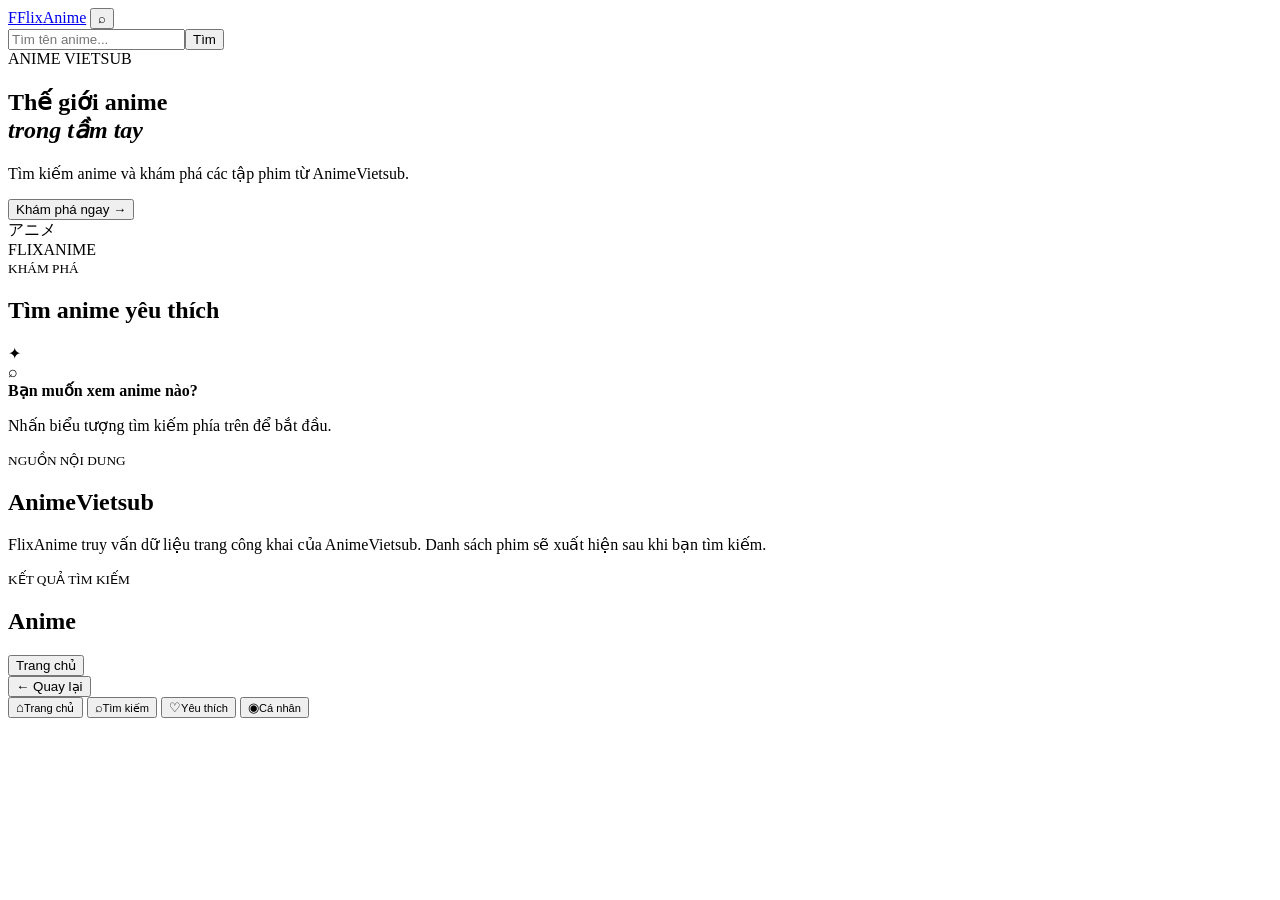
==== index.html @ 10a03c17 "Add files via upload" ====
<!doctype html>
<html lang="vi">
<head>
  <meta charset="utf-8"><meta name="viewport" content="width=device-width,initial-scale=1,viewport-fit=cover">
  <meta name="theme-color" content="#090910"><title>FlixAnime</title>
  <link rel="stylesheet" href="./css/style.css">
</head>
<body>
  <div class="app-shell">
    <header class="topbar">
      <a class="brand" href="#" aria-label="FlixAnime"><span class="brand-mark">F</span><span>Flix<span class="purple">Anime</span></span></a>
      <button class="icon-btn" id="searchToggle" aria-label="Tìm kiếm">⌕</button>
    </header>
    <form id="searchForm" class="searchbar hidden"><input id="searchInput" placeholder="Tìm tên anime..." autocomplete="off"><button>Tìm</button></form>
    <main>
      <section id="homeView">
        <div class="hero">
          <div class="hero-copy"><span class="eyebrow">ANIME VIETSUB</span><h1>Thế giới anime<br><em>trong tầm tay</em></h1><p>Tìm kiếm anime và khám phá các tập phim từ AnimeVietsub.</p><button id="heroSearch" class="primary">Khám phá ngay <span>→</span></button></div>
          <div class="hero-art"><div class="orb"></div><div class="hero-kanji">アニメ</div><div class="hero-tag">FLIX<span>ANIME</span></div></div>
        </div>
        <div class="section-head"><div><small>KHÁM PHÁ</small><h2>Tìm anime yêu thích</h2></div><span class="section-icon">✦</span></div>
        <div class="search-prompt" id="searchPrompt"><div class="prompt-icon">⌕</div><div><b>Bạn muốn xem anime nào?</b><p>Nhấn biểu tượng tìm kiếm phía trên để bắt đầu.</p></div></div>
        <div class="section-head"><div><small>NGUỒN NỘI DUNG</small><h2>AnimeVietsub</h2></div></div>
        <p class="muted intro">FlixAnime truy vấn dữ liệu trang công khai của AnimeVietsub. Danh sách phim sẽ xuất hiện sau khi bạn tìm kiếm.</p>
      </section>
      <section id="resultsView" class="hidden">
        <div class="section-head"><div><small>KẾT QUẢ TÌM KIẾM</small><h2 id="resultsTitle">Anime</h2></div><button class="text-btn" id="backHome">Trang chủ</button></div>
        <div id="results" class="poster-grid"></div>
        <div id="resultStatus" class="status"></div>
      </section>
      <section id="detailView" class="hidden">
        <button class="back-btn" id="backResults">← Quay lại</button>
        <div id="detailContent"></div>
      </section>
    </main>
    <nav class="bottom-nav">
      <button class="nav-item active" data-tab="home"><span>⌂</span><small>Trang chủ</small></button>
      <button class="nav-item" data-tab="search"><span>⌕</span><small>Tìm kiếm</small></button>
      <button class="nav-item" data-tab="saved"><span>♡</span><small>Yêu thích</small></button>
      <button class="nav-item" data-tab="profile"><span>◉</span><small>Cá nhân</small></button>
    </nav>
  </div>
  <div id="toast" class="toast" role="status"></div>
  <script type="module" src="./js/app.js"></script>
</body></html>
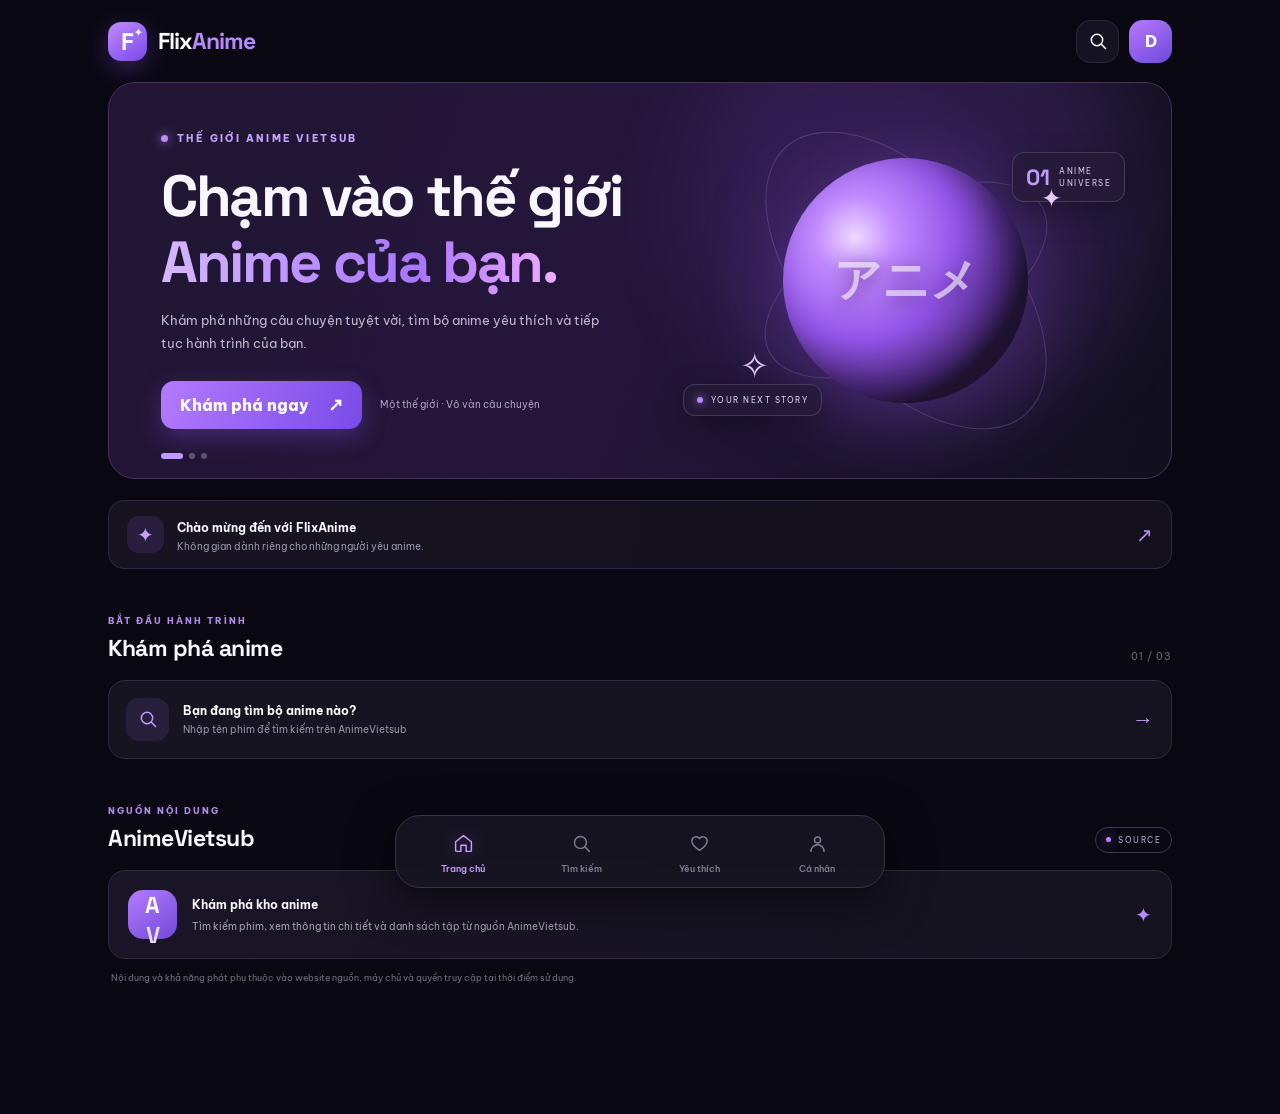
==== commit b863b26b: "Rename FlixAnime-iPhone.html to index.html" ====
--- a/index.html
+++ b/index.html
@@ -1,45 +1,361 @@
-<!doctype html>
+<!DOCTYPE html>
 <html lang="vi">
 <head>
-  <meta charset="utf-8"><meta name="viewport" content="width=device-width,initial-scale=1,viewport-fit=cover">
-  <meta name="theme-color" content="#090910"><title>FlixAnime</title>
-  <link rel="stylesheet" href="./css/style.css">
+  <meta charset="UTF-8">
+  <meta name="viewport" content="width=device-width, initial-scale=1, viewport-fit=cover">
+  <meta name="theme-color" content="#090812">
+  <meta name="description" content="FlixAnime - Khám phá anime Vietsub yêu thích.">
+  <title>FlixAnime — Anime Vietsub</title>
+  <link rel="preconnect" href="https://fonts.googleapis.com">
+  <link rel="preconnect" href="https://fonts.gstatic.com" crossorigin>
+  <link href="https://fonts.googleapis.com/css2?family=Be+Vietnam+Pro:wght@400;500;600;700;800&family=Space+Grotesk:wght@500;600;700&display=swap" rel="stylesheet">
+  <style>
+*{box-sizing:border-box}
+:root{color-scheme:dark;--bg:#090812;--panel:#151321;--panel2:#1c192b;--purple:#a879ff;--purple2:#7d4de9;--pink:#d18aff;--muted:#9995aa;--line:#2a2639;--white:#f8f6ff}
+html{scroll-behavior:smooth}body{margin:0;min-height:100vh;background:var(--bg);color:var(--white);font-family:"Be Vietnam Pro",sans-serif;overflow-x:hidden}
+button,input{font:inherit}button{cursor:pointer}.ambient{position:fixed;z-index:-1;border-radius:50%;filter:blur(100px);opacity:.12;pointer-events:none}.ambient-one{width:360px;height:360px;background:#7b42e8;top:100px;left:-230px}.ambient-two{width:300px;height:300px;background:#c34eff;right:-230px;top:650px}
+.app-shell{width:min(1120px,100%);margin:auto;padding:0 28px 125px;position:relative}.topbar{height:82px;display:flex;align-items:center;justify-content:space-between}.brand{display:flex;align-items:center;gap:11px;text-decoration:none;color:white}.brand-symbol{width:39px;height:39px;border-radius:13px;background:linear-gradient(145deg,#c28aff,#7848e9);display:grid;place-items:center;font:700 24px "Space Grotesk";box-shadow:0 7px 24px #8e56ef55;position:relative}.brand-symbol span{font-size:10px;position:absolute;right:5px;top:4px;color:#fff}.brand-name{font:700 23px "Space Grotesk";letter-spacing:-1px}.brand-name span{color:#b88aff}.top-actions{display:flex;gap:10px;align-items:center}.icon-btn,.avatar-btn{height:43px;width:43px;border-radius:14px;border:1px solid var(--line);background:#151321;color:white;display:grid;place-items:center}.icon-btn svg,.searchbar svg,.search-feature-icon svg{width:20px;fill:none;stroke:currentColor;stroke-width:1.8;stroke-linecap:round}.avatar-btn{border:0;background:linear-gradient(145deg,#b779ff,#6d48d9);font-weight:800}.searchbar{display:flex;align-items:center;gap:12px;background:#151321;border:1px solid var(--line);border-radius:15px;padding:8px 9px 8px 15px;margin:0 0 24px}.searchbar svg{color:#b991ff}.searchbar input{flex:1;min-width:0;background:none;border:0;outline:0;color:white;padding:9px 0}.searchbar button{border:0;border-radius:10px;background:linear-gradient(110deg,#a96dff,#7548e8);color:white;padding:11px 17px;font-weight:700}.hidden{display:none!important}
+.hero{min-height:390px;position:relative;overflow:hidden;border:1px solid #46315f;border-radius:27px;background:linear-gradient(110deg,#201532 0%,#24163b 48%,#11101d 100%);padding:49px 52px;display:flex;align-items:center;isolation:isolate}.hero-bg-grid{position:absolute;inset:0;opacity:.16;background-image:linear-gradient(#bda1ff18 1px,transparent 1px),linear-gradient(90deg,#bda1ff18 1px,transparent 1px);background-size:35px 35px;mask-image:linear-gradient(90deg,black,transparent)}.hero-glow{position:absolute;width:450px;height:450px;right:3%;top:-100px;border-radius:50%;background:#a15bff20;filter:blur(40px)}.hero-copy{position:relative;z-index:2;max-width:590px}.hero-kicker{font-size:10px;letter-spacing:2.4px;font-weight:800;color:#c4a2ff;display:flex;align-items:center;gap:9px}.hero-kicker i,.source-pill i{width:7px;height:7px;border-radius:50%;background:#bb8aff;box-shadow:0 0 12px #bd8cff}.hero h1{font:700 clamp(38px,5vw,58px)/1.13 "Space Grotesk";letter-spacing:-2.4px;margin:19px 0 14px}.hero h1 span{background:linear-gradient(90deg,#d5b7ff,#a875ff 65%,#f0aaff);background-clip:text;color:transparent}.hero-copy p{max-width:440px;color:#c0b8ce;font-size:13px;line-height:1.8;margin:0}.hero-actions{display:flex;align-items:center;gap:18px;margin-top:25px}.primary-btn{height:48px;border:0;border-radius:13px;padding:0 19px;background:linear-gradient(110deg,#b47aff,#794be7);color:#fff;font-weight:800;box-shadow:0 8px 24px #8e55e955}.primary-btn b{font-size:18px;margin-left:15px}.hero-caption{font-size:10px;color:#aaa0bd}.hero-visual{position:absolute;right:4%;top:0;width:42%;height:100%;display:grid;place-items:center;z-index:1}.hero-orb{width:245px;height:245px;border-radius:50%;display:grid;place-items:center;background:radial-gradient(circle at 34% 28%,#f0d8ff 0,#c18aff 17%,#9254e8 43%,#4b287c 66%,#241635 73%);box-shadow:0 0 85px #a25bff55,inset -15px -20px 35px #180f2a88;transform:rotate(-13deg)}.hero-orb span{font-size:47px;font-weight:800;color:#fff9;text-shadow:0 4px 20px #5c2e8c;transform:rotate(13deg)}.hero-ring{position:absolute;border:1px solid #d4b4ff35;border-radius:50%;transform:rotate(-28deg)}.ring-a{width:310px;height:150px}.ring-b{width:360px;height:195px;transform:rotate(48deg)}.floating-card{position:absolute;border:1px solid #ffffff26;background:#251b37bb;backdrop-filter:blur(12px);border-radius:12px;padding:10px 13px;box-shadow:0 10px 30px #0004}.card-top{top:69px;right:4px;display:flex;gap:9px;align-items:center}.card-top b{font:700 22px "Space Grotesk";color:#c49aff}.card-top span{font-size:8px;letter-spacing:1.5px;line-height:1.5;color:#d9c9f0}.card-bottom{bottom:62px;left:0;font-size:8px;letter-spacing:1.5px;color:#e1d6f1;display:flex;align-items:center;gap:8px}.live-dot{width:6px;height:6px;border-radius:50%;background:#b987ff;box-shadow:0 0 10px #b987ff}.hero-spark{position:absolute;color:#e3c9ff}.spark-a{font-size:25px;right:15%;top:25%}.spark-b{font-size:35px;left:13%;bottom:23%}.hero-pagination{position:absolute;bottom:19px;left:52px;display:flex;gap:6px}.hero-pagination span{width:6px;height:6px;border-radius:10px;background:#ffffff45}.hero-pagination .selected{width:22px;background:#c39aff}
+.welcome-strip{margin-top:21px;display:flex;align-items:center;gap:13px;padding:15px 18px;border:1px solid #302840;background:linear-gradient(100deg,#171321,#14111d);border-radius:16px}.welcome-icon{height:37px;width:37px;border-radius:12px;background:#a66aff20;color:#c7a3ff;display:grid;place-items:center;font-size:20px}.welcome-strip b{font-size:12px}.welcome-strip p{font-size:10px;color:var(--muted);margin:4px 0 0}.welcome-arrow{margin-left:auto;color:#b78bff;font-size:20px}.content-section{margin-top:39px}.section-heading{display:flex;justify-content:space-between;align-items:end;margin-bottom:17px}.section-overline{font-size:9px;letter-spacing:2px;color:#b18ae9;font-weight:800}.section-heading h2,.page-title-row h1{font:700 23px "Space Grotesk";letter-spacing:-.5px;margin:5px 0 0}.heading-mark{font-size:10px;color:#6f687e;letter-spacing:1px}.search-feature{width:100%;display:flex;align-items:center;gap:14px;text-align:left;border:1px solid #302a40;border-radius:17px;background:linear-gradient(100deg,#171421,#151320);padding:17px;color:white}.search-feature-icon{width:43px;height:43px;border-radius:13px;display:grid;place-items:center;background:#a16aff20;color:#c19aff}.search-feature-copy{display:flex;flex-direction:column;gap:5px}.search-feature-copy b{font-size:12px}.search-feature-copy small{font-size:10px;color:#9892a8}.search-feature-arrow{margin-left:auto;color:#bc95ff;font-size:22px}.source-pill{font-size:8px;letter-spacing:1.5px;color:#bcb1ce;border:1px solid #40364f;border-radius:20px;padding:7px 10px;display:flex;gap:7px;align-items:center}.source-pill i{width:5px;height:5px}.source-panel{display:flex;align-items:center;gap:15px;padding:19px;border:1px solid #302940;border-radius:17px;background:linear-gradient(105deg,#1a1526,#151320)}.source-logo{width:49px;height:49px;flex-shrink:0;border-radius:15px;background:linear-gradient(145deg,#b57cff,#7049d7);display:grid;place-items:center;font:700 23px "Space Grotesk"}.source-logo span{color:#eadbff}.source-copy b{font-size:12px}.source-copy p{font-size:10px;line-height:1.7;color:#a7a0b4;margin:5px 0 0}.source-arrow{margin-left:auto;color:#b88aff;font-size:20px}.footnote{font-size:9px;color:#716c7e;line-height:1.7;margin:11px 3px}
+.page-view{padding-top:14px}.page-title-row{display:flex;align-items:end;justify-content:space-between;margin:12px 0 22px}.page-title-row h1{font-size:28px}.text-btn,.back-btn{border:0;background:none;color:#bd98ff;font-size:11px;font-weight:700}.back-btn{padding:12px 0 20px}.poster-grid{display:grid;grid-template-columns:repeat(5,minmax(0,1fr));gap:19px}.poster-card{min-width:0;cursor:pointer}.poster{aspect-ratio:2/3;border-radius:14px;overflow:hidden;background:linear-gradient(145deg,#2b2340,#171421);border:1px solid #302940;position:relative}.poster img{width:100%;height:100%;object-fit:cover;display:block}.poster .no-poster{height:100%;display:grid;place-items:center;color:#c5a2ff;font-size:35px}.poster-card h3{font-size:11px;line-height:1.5;margin:9px 0 4px}.poster-card small{font-size:9px;color:#898397}.status{color:var(--muted);padding:23px 3px;font-size:11px;line-height:1.7}.detail-hero{display:grid;grid-template-columns:180px 1fr;gap:24px;margin:12px 0 30px}.detail-poster{width:100%;border-radius:17px;aspect-ratio:2/3;object-fit:cover;background:var(--panel)}.detail-info h1{font:700 27px "Space Grotesk";margin:7px 0 13px}.detail-info p{color:#b6b0c3;line-height:1.7;font-size:12px}.chips{display:flex;flex-wrap:wrap;gap:7px}.chip{font-size:9px;color:#d5c3ff;border:1px solid #624a87;padding:5px 9px;border-radius:30px}.episode-grid{display:grid;grid-template-columns:repeat(6,1fr);gap:9px}.episode-btn,.server-btn{background:var(--panel);border:1px solid var(--line);color:white;border-radius:10px;padding:12px 6px;font-size:11px}.server-list{display:flex;gap:8px;flex-wrap:wrap;margin:12px 0}.server-btn{padding:10px 13px}.player-frame{width:100%;aspect-ratio:16/9;border:0;border-radius:16px;background:#000;margin-top:12px}.bottom-nav{position:fixed;z-index:20;bottom:max(13px,env(safe-area-inset-bottom));left:50%;transform:translateX(-50%);width:min(490px,calc(100% - 30px));height:73px;border:1px solid #393047;background:rgba(24,21,35,.92);backdrop-filter:blur(24px);border-radius:25px;display:flex;justify-content:space-around;align-items:center;box-shadow:0 12px 45px #0009;padding:0 8px}.nav-item{border:0;background:none;color:#827c91;display:flex;flex-direction:column;align-items:center;justify-content:center;gap:5px;min-width:65px;height:58px}.nav-icon{width:30px;height:28px;display:grid;place-items:center}.nav-icon svg{width:21px;height:21px;fill:none;stroke:currentColor;stroke-width:1.65;stroke-linecap:round;stroke-linejoin:round}.nav-item small{font-size:9px;font-weight:600}.nav-item.active{color:#c5a0ff}.nav-item.active .nav-icon{filter:drop-shadow(0 0 8px #a66cff66)}.toast{position:fixed;z-index:30;left:50%;bottom:105px;transform:translateX(-50%);background:#302442;border:1px solid #58406f;color:white;padding:12px 17px;border-radius:12px;font-size:11px;opacity:0;pointer-events:none;transition:.2s;max-width:calc(100% - 32px)}.toast.show{opacity:1}
+@media(max-width:760px){.app-shell{padding:0 17px 120px}.topbar{height:70px}.hero{min-height:365px;padding:36px 28px;align-items:flex-start}.hero-copy{max-width:78%}.hero h1{font-size:43px}.hero-visual{right:-12%;width:51%;opacity:.68}.hero-orb{width:195px;height:195px}.hero-orb span{font-size:36px}.ring-a{width:250px;height:125px}.ring-b{width:280px;height:150px}.floating-card{transform:scale(.85)}.card-top{right:0}.card-bottom{left:-15px}.hero-pagination{left:28px}.poster-grid{grid-template-columns:repeat(3,minmax(0,1fr));gap:14px}.detail-hero{grid-template-columns:115px 1fr;gap:15px}.detail-info h1{font-size:20px}.episode-grid{grid-template-columns:repeat(4,1fr)}}
+@media(max-width:420px){.app-shell{padding-left:14px;padding-right:14px}.hero{min-height:355px;padding:31px 22px}.hero-copy{max-width:100%}.hero h1{font-size:39px}.hero-copy p{max-width:270px;font-size:11px}.hero-visual{right:-24%;opacity:.36}.hero-caption{display:none}.hero-pagination{left:22px}.welcome-strip{padding:13px}.section-heading h2{font-size:21px}.poster-grid{grid-template-columns:repeat(2,minmax(0,1fr));gap:13px}.poster-card h3{font-size:11px}.detail-hero{grid-template-columns:100px 1fr}.detail-info h1{font-size:18px}.episode-grid{grid-template-columns:repeat(3,1fr)}}
+
+  
+/* iPhone / standalone-file compatibility */
+html, body { min-height: 100%; background: #090812; }
+body { padding-top: env(safe-area-inset-top); -webkit-text-size-adjust: 100%; }
+.app-shell { padding-bottom: calc(118px + env(safe-area-inset-bottom)); }
+.bottom-nav { bottom: calc(12px + env(safe-area-inset-bottom)); }
+button, a, input { -webkit-tap-highlight-color: transparent; }
+input { font-size: 16px; }
+@media (max-width: 420px) {
+  .hero { min-height: 370px; }
+  .hero-copy { max-width: 100%; }
+  .hero-visual { right: -29%; opacity: .30; }
+  .hero h1 { font-size: clamp(34px, 10vw, 40px); letter-spacing: -1.7px; }
+}
+
+  </style>
 </head>
 <body>
+  <div class="ambient ambient-one"></div><div class="ambient ambient-two"></div>
   <div class="app-shell">
     <header class="topbar">
-      <a class="brand" href="#" aria-label="FlixAnime"><span class="brand-mark">F</span><span>Flix<span class="purple">Anime</span></span></a>
-      <button class="icon-btn" id="searchToggle" aria-label="Tìm kiếm">⌕</button>
+      <a class="brand" href="#" aria-label="FlixAnime trang chủ"><span class="brand-symbol">F<span>✦</span></span><span class="brand-name">Flix<span>Anime</span></span></a>
+      <div class="top-actions">
+        <button class="icon-btn" id="searchToggle" aria-label="Mở tìm kiếm"><svg viewBox="0 0 24 24"><circle cx="10.8" cy="10.8" r="6.8"></circle><path d="m16 16 5 5"></path></svg></button>
+        <button class="avatar-btn" id="profileQuick" aria-label="Cá nhân">D</button>
+      </div>
     </header>
-    <form id="searchForm" class="searchbar hidden"><input id="searchInput" placeholder="Tìm tên anime..." autocomplete="off"><button>Tìm</button></form>
+
+    <form id="searchForm" class="searchbar hidden">
+      <svg viewBox="0 0 24 24"><circle cx="10.8" cy="10.8" r="6.8"></circle><path d="m16 16 5 5"></path></svg>
+      <input id="searchInput" type="search" placeholder="Tìm tên anime, bộ phim..." autocomplete="off">
+      <button type="submit">Tìm kiếm</button>
+    </form>
+
     <main>
       <section id="homeView">
-        <div class="hero">
-          <div class="hero-copy"><span class="eyebrow">ANIME VIETSUB</span><h1>Thế giới anime<br><em>trong tầm tay</em></h1><p>Tìm kiếm anime và khám phá các tập phim từ AnimeVietsub.</p><button id="heroSearch" class="primary">Khám phá ngay <span>→</span></button></div>
-          <div class="hero-art"><div class="orb"></div><div class="hero-kanji">アニメ</div><div class="hero-tag">FLIX<span>ANIME</span></div></div>
-        </div>
-        <div class="section-head"><div><small>KHÁM PHÁ</small><h2>Tìm anime yêu thích</h2></div><span class="section-icon">✦</span></div>
-        <div class="search-prompt" id="searchPrompt"><div class="prompt-icon">⌕</div><div><b>Bạn muốn xem anime nào?</b><p>Nhấn biểu tượng tìm kiếm phía trên để bắt đầu.</p></div></div>
-        <div class="section-head"><div><small>NGUỒN NỘI DUNG</small><h2>AnimeVietsub</h2></div></div>
-        <p class="muted intro">FlixAnime truy vấn dữ liệu trang công khai của AnimeVietsub. Danh sách phim sẽ xuất hiện sau khi bạn tìm kiếm.</p>
+        <section class="hero">
+          <div class="hero-bg-grid"></div><div class="hero-glow"></div>
+          <div class="hero-copy">
+            <div class="hero-kicker"><i></i> THẾ GIỚI ANIME VIETSUB</div>
+            <h1>Chạm vào thế giới<br><span>Anime của bạn.</span></h1>
+            <p>Khám phá những câu chuyện tuyệt vời, tìm bộ anime yêu thích và tiếp tục hành trình của bạn.</p>
+            <div class="hero-actions"><button id="heroSearch" class="primary-btn">Khám phá ngay <b>↗</b></button><span class="hero-caption">Một thế giới · Vô vàn câu chuyện</span></div>
+          </div>
+          <div class="hero-visual" aria-hidden="true">
+            <div class="hero-ring ring-a"></div><div class="hero-ring ring-b"></div>
+            <div class="hero-orb"><span>アニメ</span></div>
+            <div class="floating-card card-top"><b>01</b><span>ANIME<br>UNIVERSE</span></div>
+            <div class="floating-card card-bottom"><span class="live-dot"></span> YOUR NEXT STORY</div>
+            <div class="hero-spark spark-a">✦</div><div class="hero-spark spark-b">✧</div>
+          </div>
+          <div class="hero-pagination"><span class="selected"></span><span></span><span></span></div>
+        </section>
+
+        <section class="welcome-strip">
+          <div class="welcome-icon">✦</div><div><b>Chào mừng đến với FlixAnime</b><p>Không gian dành riêng cho những người yêu anime.</p></div>
+          <span class="welcome-arrow">↗</span>
+        </section>
+
+        <section class="content-section">
+          <div class="section-heading"><div><span class="section-overline">BẮT ĐẦU HÀNH TRÌNH</span><h2>Khám phá anime</h2></div><span class="heading-mark">01 / 03</span></div>
+          <button class="search-feature" id="searchPrompt"><span class="search-feature-icon"><svg viewBox="0 0 24 24"><circle cx="10.8" cy="10.8" r="6.8"></circle><path d="m16 16 5 5"></path></svg></span><span class="search-feature-copy"><b>Bạn đang tìm bộ anime nào?</b><small>Nhập tên phim để tìm kiếm trên AnimeVietsub</small></span><span class="search-feature-arrow">→</span></button>
+        </section>
+
+        <section class="content-section source-section">
+          <div class="section-heading"><div><span class="section-overline">NGUỒN NỘI DUNG</span><h2>AnimeVietsub</h2></div><span class="source-pill"><i></i> SOURCE</span></div>
+          <div class="source-panel"><div class="source-logo">A<span>V</span></div><div class="source-copy"><b>Khám phá kho anime</b><p>Tìm kiếm phim, xem thông tin chi tiết và danh sách tập từ nguồn AnimeVietsub.</p></div><span class="source-arrow">✦</span></div>
+          <p class="footnote">Nội dung và khả năng phát phụ thuộc vào website nguồn, máy chủ và quyền truy cập tại thời điểm sử dụng.</p>
+        </section>
       </section>
-      <section id="resultsView" class="hidden">
-        <div class="section-head"><div><small>KẾT QUẢ TÌM KIẾM</small><h2 id="resultsTitle">Anime</h2></div><button class="text-btn" id="backHome">Trang chủ</button></div>
-        <div id="results" class="poster-grid"></div>
-        <div id="resultStatus" class="status"></div>
+
+      <section id="resultsView" class="hidden page-view">
+        <div class="page-title-row"><div><span class="section-overline">THƯ VIỆN FLIXANIME</span><h1 id="resultsTitle">Kết quả tìm kiếm</h1></div><button class="text-btn" id="backHome">Trang chủ ↗</button></div>
+        <div id="results" class="poster-grid"></div><div id="resultStatus" class="status"></div>
       </section>
-      <section id="detailView" class="hidden">
-        <button class="back-btn" id="backResults">← Quay lại</button>
-        <div id="detailContent"></div>
+
+      <section id="detailView" class="hidden page-view">
+        <button class="back-btn" id="backResults">← Quay lại</button><div id="detailContent"></div>
       </section>
     </main>
-    <nav class="bottom-nav">
-      <button class="nav-item active" data-tab="home"><span>⌂</span><small>Trang chủ</small></button>
-      <button class="nav-item" data-tab="search"><span>⌕</span><small>Tìm kiếm</small></button>
-      <button class="nav-item" data-tab="saved"><span>♡</span><small>Yêu thích</small></button>
-      <button class="nav-item" data-tab="profile"><span>◉</span><small>Cá nhân</small></button>
+
+    <nav class="bottom-nav" aria-label="Điều hướng chính">
+      <button class="nav-item active" data-tab="home"><span class="nav-icon"><svg viewBox="0 0 24 24"><path d="m3 10 9-7 9 7v10a1 1 0 0 1-1 1h-5v-7H9v7H4a1 1 0 0 1-1-1z"></path></svg></span><small>Trang chủ</small></button>
+      <button class="nav-item" data-tab="search"><span class="nav-icon"><svg viewBox="0 0 24 24"><circle cx="10.8" cy="10.8" r="6.8"></circle><path d="m16 16 5 5"></path></svg></span><small>Tìm kiếm</small></button>
+      <button class="nav-item" data-tab="saved"><span class="nav-icon"><svg viewBox="0 0 24 24"><path d="M20.8 8.8c0 5.4-8.8 11-8.8 11s-8.8-5.6-8.8-11A4.8 4.8 0 0 1 12 6.4a4.8 4.8 0 0 1 8.8 2.4Z"></path></svg></span><small>Yêu thích</small></button>
+      <button class="nav-item" data-tab="profile"><span class="nav-icon"><svg viewBox="0 0 24 24"><circle cx="12" cy="8" r="3.5"></circle><path d="M4.5 21a7.5 7.5 0 0 1 15 0"></path></svg></span><small>Cá nhân</small></button>
     </nav>
   </div>
-  <div id="toast" class="toast" role="status"></div>
-  <script type="module" src="./js/app.js"></script>
-</body></html>+  <div id="toast" class="toast" role="status" aria-live="polite"></div>
+  <script>
+/**
+ * FlixAnime — AnimeVietsub browser adapter
+ * Port of the public-page parsing portions identified in Animevietsub.cs3.
+ *
+ * IMPORTANT:
+ * - Browser requests need same-origin deployment or an authorized CORS backend.
+ * - This module does NOT bypass Cloudflare, harvest clearance cookies, decrypt
+ *   protected playlists, or intercept protected video requests.
+ * - A server/iframe that blocks embedding must be opened on its official page.
+ */
+
+const DEFAULTS = {
+  baseURL: "https://animevietsub.site",
+  // Set this to your own same-origin backend, e.g. "/api/animevietsub?url="
+  // Backend must fetch only public pages you are authorized to access.
+  proxyURL: "",
+  timeout: 15000,
+};
+
+class AnimeVietSub {
+  constructor(options = {}) {
+    this.options = { ...DEFAULTS, ...options };
+    this.baseURL = this.options.baseURL.replace(/\/+$/, "");
+  }
+
+  absolute(url) {
+    if (!url) return "";
+    try { return new URL(url, this.baseURL).href; }
+    catch { return ""; }
+  }
+
+  async request(url, init = {}) {
+    const target = this.absolute(url);
+    if (!target) throw new Error("URL AnimeVietsub không hợp lệ");
+    const requestURL = this.options.proxyURL
+      ? `${this.options.proxyURL}${encodeURIComponent(target)}`
+      : target;
+
+    const controller = new AbortController();
+    const timer = setTimeout(() => controller.abort(), this.options.timeout);
+    try {
+      const response = await fetch(requestURL, {
+        ...init,
+        signal: controller.signal,
+        headers: {
+          Accept: "text/html,application/json;q=0.9,*/*;q=0.8",
+          ...(init.headers || {}),
+        },
+        credentials: "omit",
+      });
+      if (!response.ok) throw new Error(`AnimeVietsub HTTP ${response.status}`);
+      return response;
+    } catch (error) {
+      if (error.name === "AbortError") throw new Error("AnimeVietsub phản hồi quá lâu");
+      if (error instanceof TypeError) {
+        throw new Error("Trình duyệt bị chặn CORS hoặc website không truy cập được. Hãy dùng backend cùng origin hợp lệ.");
+      }
+      throw error;
+    } finally {
+      clearTimeout(timer);
+    }
+  }
+
+  async html(url, init) {
+    const response = await this.request(url, init);
+    return new DOMParser().parseFromString(await response.text(), "text/html");
+  }
+
+  async search(query) {
+    const q = String(query || "").trim();
+    if (!q) return [];
+    // Provider code includes /ajax/suggest and /tim-kiem/ search paths.
+    const suggestURL = `/ajax/suggest?keysearch=${encodeURIComponent(q)}`;
+    try {
+      const response = await this.request(suggestURL, {
+        headers: { "X-Requested-With": "XMLHttpRequest" },
+      });
+      const raw = await response.text();
+      const doc = new DOMParser().parseFromString(raw, "text/html");
+      const cards = this.parseCards(doc);
+      if (cards.length) return cards;
+      try {
+        const json = JSON.parse(raw);
+        const html = json.html || json.data || json.result || "";
+        if (typeof html === "string") {
+          const fragment = new DOMParser().parseFromString(html, "text/html");
+          const found = this.parseCards(fragment);
+          if (found.length) return found;
+        }
+      } catch {}
+    } catch (error) {
+      // Fall through to the normal search page; do not evade access controls.
+      if (/Cloudflare|CORS/.test(error.message)) throw error;
+    }
+
+    const doc = await this.html(`/tim-kiem/${encodeURIComponent(q)}/`);
+    return this.parseCards(doc);
+  }
+
+  parseCards(doc) {
+    const selectors = [
+      ".TPost", ".movie-item", ".item", ".list-film .item",
+      ".film-item", ".MovieList .TPost", ".search-item",
+    ];
+    const nodes = [...new Set(selectors.flatMap(s => [...doc.querySelectorAll(s)]))];
+    return nodes.map(node => {
+      const a = node.querySelector('a[href*="xem-phim"], a[href]');
+      const img = node.querySelector("img");
+      const title = (a?.getAttribute("title") || img?.getAttribute("alt") ||
+        node.querySelector("h2,h3,.title")?.textContent || "").trim();
+      const url = this.absolute(a?.getAttribute("href"));
+      if (!url || !title) return null;
+      return {
+        title,
+        url,
+        poster: this.absolute(img?.getAttribute("data-src") ||
+          img?.getAttribute("data-original") || img?.getAttribute("src")),
+        quality: node.querySelector(".quality,.Qlty")?.textContent.trim() || "",
+        episodeLabel: node.querySelector(".episode,.ep")?.textContent.trim() || "",
+      };
+    }).filter(Boolean).filter((item, i, arr) =>
+      arr.findIndex(x => x.url === item.url) === i);
+  }
+
+  async getDetails(url) {
+    const doc = await this.html(url);
+    const title = (
+      doc.querySelector("h1")?.textContent ||
+      doc.querySelector('meta[property="og:title"]')?.content || ""
+    ).trim();
+    const poster = this.absolute(
+      doc.querySelector('meta[property="og:image"]')?.content ||
+      doc.querySelector(".poster img")?.getAttribute("src") ||
+      doc.querySelector(".TPost .Image img")?.getAttribute("src")
+    );
+    const description = (
+      doc.querySelector(".content p, .TPost .Description, .detail-content")?.textContent ||
+      doc.querySelector('meta[name="description"]')?.content || ""
+    ).trim();
+
+    const info = [...doc.querySelectorAll("ul.InfoList li, .ss-info p")]
+      .map(el => el.textContent.replace(/\s+/g, " ").trim()).filter(Boolean);
+
+    return {
+      title, url: this.absolute(url), poster, description, info,
+      genres: [...doc.querySelectorAll('a[href*="the-loai"], a[href*="genre"]')]
+        .map(a => a.textContent.trim()).filter(Boolean),
+      episodes: this.parseEpisodes(doc),
+    };
+  }
+
+  parseEpisodes(doc) {
+    const selector =
+      "ul.list-episode > li > a.btn-episode, div.list-episode a, .list-episode a";
+    const links = [...doc.querySelectorAll(selector)];
+    const unique = new Map();
+    for (const a of links) {
+      const url = this.absolute(a.getAttribute("href"));
+      if (!url || unique.has(url)) continue;
+      const label = (a.textContent || a.getAttribute("title") || "").trim();
+      const match = label.match(/(?:tập|episode|ep)?\s*([\d.]+)/i);
+      unique.set(url, {
+        title: label || `Tập ${unique.size + 1}`,
+        number: match ? Number(match[1]) : unique.size + 1,
+        url,
+        active: a.matches(".active"),
+      });
+    }
+    return [...unique.values()].sort((a, b) => a.number - b.number);
+  }
+
+  async getEpisodeSources(episodeURL) {
+    const doc = await this.html(episodeURL);
+    const servers = [...doc.querySelectorAll("div.server-group, li.backup-server")]
+      .map(group => {
+        const name = group.querySelector("h3.server-name, h3.server-title, .server-name")
+          ?.textContent.trim() || "Server";
+        const links = [...group.querySelectorAll("a[href], [data-link], [data-src]")]
+          .map(el => {
+            const raw = el.getAttribute("href") || el.getAttribute("data-link") ||
+              el.getAttribute("data-src");
+            return {
+              label: (el.textContent || name).trim(),
+              url: this.absolute(raw),
+            };
+          }).filter(x => x.url);
+        return { name, links };
+      }).filter(group => group.links.length);
+
+    const iframe = doc.querySelector("iframe[src]");
+    const iframeURL = this.absolute(iframe?.getAttribute("src"));
+    const direct = [...doc.querySelectorAll('video source[src], a[href*=".m3u8"]')]
+      .map(el => this.absolute(el.getAttribute("src") || el.getAttribute("href")))
+      .filter(Boolean);
+
+    return {
+      servers,
+      iframeURL,
+      directSources: [...new Set(direct)],
+      // This is a server/iframe discovery result, not proof of a playable stream.
+      note: "Nguồn iframe cần được máy chủ cho phép nhúng. Không tự giải mã playlist được bảo vệ.",
+    };
+  }
+}
+
+/** Convenience instance for simple websites. */
+window.animeVietSub = new AnimeVietSub();
+
+  </script>
+  <script>
+const animeVietSub = window.animeVietSub;
+
+const $ = (s) => document.querySelector(s);
+const homeView=$("#homeView"), resultsView=$("#resultsView"), detailView=$("#detailView");
+const form=$("#searchForm"), input=$("#searchInput"), results=$("#results"), status=$("#resultStatus");
+let lastResults=[], currentDetail=null, previousView="results";
+const savedKey="flixanime.saved.v1";
+const saved=()=>JSON.parse(localStorage.getItem(savedKey)||"[]");
+function toast(message){const el=$("#toast");el.textContent=message;el.classList.add("show");setTimeout(()=>el.classList.remove("show"),2600)}
+function show(view){[homeView,resultsView,detailView].forEach(x=>x.classList.add("hidden"));view.classList.remove("hidden");window.scrollTo({top:0,behavior:"smooth"})}
+function posterCard(item,index){return `<article class="poster-card" data-index="${index}"><div class="poster">${item.poster?`<img loading="lazy" src="${esc(item.poster)}" alt="" onerror="this.remove()">`:`<div class="no-poster">✦</div>`}</div><h3>${esc(item.title)}</h3><small>${esc(item.episodeLabel||item.quality||"Anime Vietsub")}</small></article>`}
+function esc(v=""){return String(v).replace(/[&<>"']/g,c=>({"&":"&amp;","<":"&lt;",">":"&gt;",'"':"&quot;","'":"&#39;"}[c]))}
+async function search(q){if(!q.trim())return;show(resultsView);$("#resultsTitle").textContent=`“${q.trim()}”`;results.innerHTML="";status.textContent="Đang tìm kiếm...";try{lastResults=await animeVietSub.search(q);results.innerHTML=lastResults.map(posterCard).join("");status.textContent=lastResults.length?`Tìm thấy ${lastResults.length} kết quả.`:"Không tìm thấy kết quả phù hợp."}catch(e){status.textContent=e.message;toast("Không thể kết nối AnimeVietsub")}}
+form.addEventListener("submit",e=>{e.preventDefault();search(input.value)});
+$("#searchToggle").onclick=()=>{form.classList.toggle("hidden");if(!form.classList.contains("hidden"))input.focus()};
+$("#heroSearch").onclick=()=>{form.classList.remove("hidden");input.focus()};
+$("#backHome").onclick=()=>show(homeView);
+$("#backResults").onclick=()=>show(previousView==="detail"?resultsView:resultsView);
+results.addEventListener("click",async e=>{const card=e.target.closest(".poster-card");if(!card)return;const item=lastResults[Number(card.dataset.index)];if(!item)return;previousView="results";await openDetail(item)});
+async function openDetail(item){show(detailView);$("#detailContent").innerHTML='<div class="status">Đang tải thông tin phim...</div>';try{currentDetail=await animeVietSub.getDetails(item.url);renderDetail(currentDetail)}catch(e){$("#detailContent").innerHTML=`<div class="status">${esc(e.message)}</div>`}}
+function renderDetail(d){const info=(d.info||[]).map(x=>`<span class="chip">${esc(x)}</span>`).join("");const genres=(d.genres||[]).map(x=>`<span class="chip">${esc(x)}</span>`).join("");$("#detailContent").innerHTML=`
+<div class="detail-hero"><img class="detail-poster" src="${esc(d.poster)}" alt="" onerror="this.style.visibility='hidden'"><div class="detail-info"><div class="eyebrow">ANIMEVIETSUB</div><h1>${esc(d.title||"Anime")}</h1><div class="chips">${info}${genres}</div><p>${esc(d.description||"Chưa có mô tả.")}</p><button class="primary" id="saveBtn">♡ Lưu yêu thích</button></div></div>
+<div class="section-head"><div><small>CHỌN TẬP</small><h2>Danh sách tập (${d.episodes?.length||0})</h2></div></div>
+<div class="episode-grid">${(d.episodes||[]).map((ep,i)=>`<button class="episode-btn" data-ep="${i}">${esc(ep.title)}</button>`).join("")}</div><div id="sourceArea"></div>`;
+$("#saveBtn").onclick=()=>{let list=saved();if(!list.some(x=>x.url===d.url)){list.push({title:d.title,url:d.url,poster:d.poster});localStorage.setItem(savedKey,JSON.stringify(list));toast("Đã lưu vào yêu thích")}else toast("Phim đã có trong yêu thích")};
+$("#detailContent").querySelector(".episode-grid").addEventListener("click",async e=>{const b=e.target.closest("[data-ep]");if(!b)return;const ep=d.episodes[Number(b.dataset.ep)];const area=$("#sourceArea");area.innerHTML='<div class="status">Đang kiểm tra nguồn phát...</div>';try{const src=await animeVietSub.getEpisodeSources(ep.url);renderSources(src,area)}catch(err){area.innerHTML=`<div class="status">${esc(err.message)}</div>`}});
+}
+function renderSources(data,area){let html='<div class="section-head"><div><small>NGUỒN PHÁT</small><h2>Chọn máy chủ</h2></div></div>';for(const group of data.servers||[]){html+=`<h3>${esc(group.name)}</h3><div class="server-list">${group.links.map(l=>`<button class="server-btn" data-url="${esc(l.url)}">${esc(l.label||group.name)}</button>`).join("")}</div>`}if(data.iframeURL)html+=`<button class="server-btn" data-url="${esc(data.iframeURL)}">Mở trình phát nhúng</button>`;if(data.directSources?.length)data.directSources.forEach(url=>html+=`<button class="server-btn" data-url="${esc(url)}">M3U8</button>`);html+='<p class="muted">Nguồn iframe có thể từ chối nhúng. Nếu không phát được, hãy mở nguồn trên trang chính thức.</p><div id="playerMount"></div>';area.innerHTML=html;area.addEventListener("click",e=>{const b=e.target.closest("[data-url]");if(!b)return;const url=b.dataset.url;if(/\.m3u8(?:$|\?)/i.test(url)){window.open(url,"_blank","noopener");toast("Đã mở liên kết M3U8")}else{$("#playerMount").innerHTML=`<iframe class="player-frame" src="${esc(url)}" allow="autoplay; fullscreen; picture-in-picture" allowfullscreen referrerpolicy="no-referrer"></iframe>`}})}
+function showSaved(){show(resultsView);$("#resultsTitle").textContent="Yêu thích";lastResults=saved();results.innerHTML=lastResults.map(posterCard).join("");status.textContent=lastResults.length?`${lastResults.length} phim đã lưu.`:"Chưa có phim yêu thích.";results.onclick=e=>{const c=e.target.closest(".poster-card");if(c)openDetail(lastResults[Number(c.dataset.index)])}}
+document.querySelectorAll(".nav-item").forEach(b=>b.onclick=()=>{document.querySelectorAll(".nav-item").forEach(x=>x.classList.remove("active"));b.classList.add("active");if(b.dataset.tab==="home")show(homeView);if(b.dataset.tab==="search"){form.classList.remove("hidden");input.focus()}if(b.dataset.tab==="saved")showSaved();if(b.dataset.tab==="profile"){show(resultsView);$("#resultsTitle").textContent="Cá nhân";results.innerHTML='<div class="search-prompt"><div class="prompt-icon">◉</div><div><b>Hồ sơ FlixAnime</b><p>Hiện tại bạn đang sử dụng chế độ khách. Danh sách yêu thích được lưu trên thiết bị này.</p></div></div>';status.textContent=""}});
+
+  </script>
+  <script>
+    document.getElementById('searchPrompt')?.addEventListener('click',()=>{document.getElementById('searchForm').classList.remove('hidden');document.getElementById('searchInput').focus()});
+    document.getElementById('profileQuick')?.addEventListener('click',()=>document.querySelector('[data-tab="profile"]')?.click());
+  </script>
+</body>
+</html>
